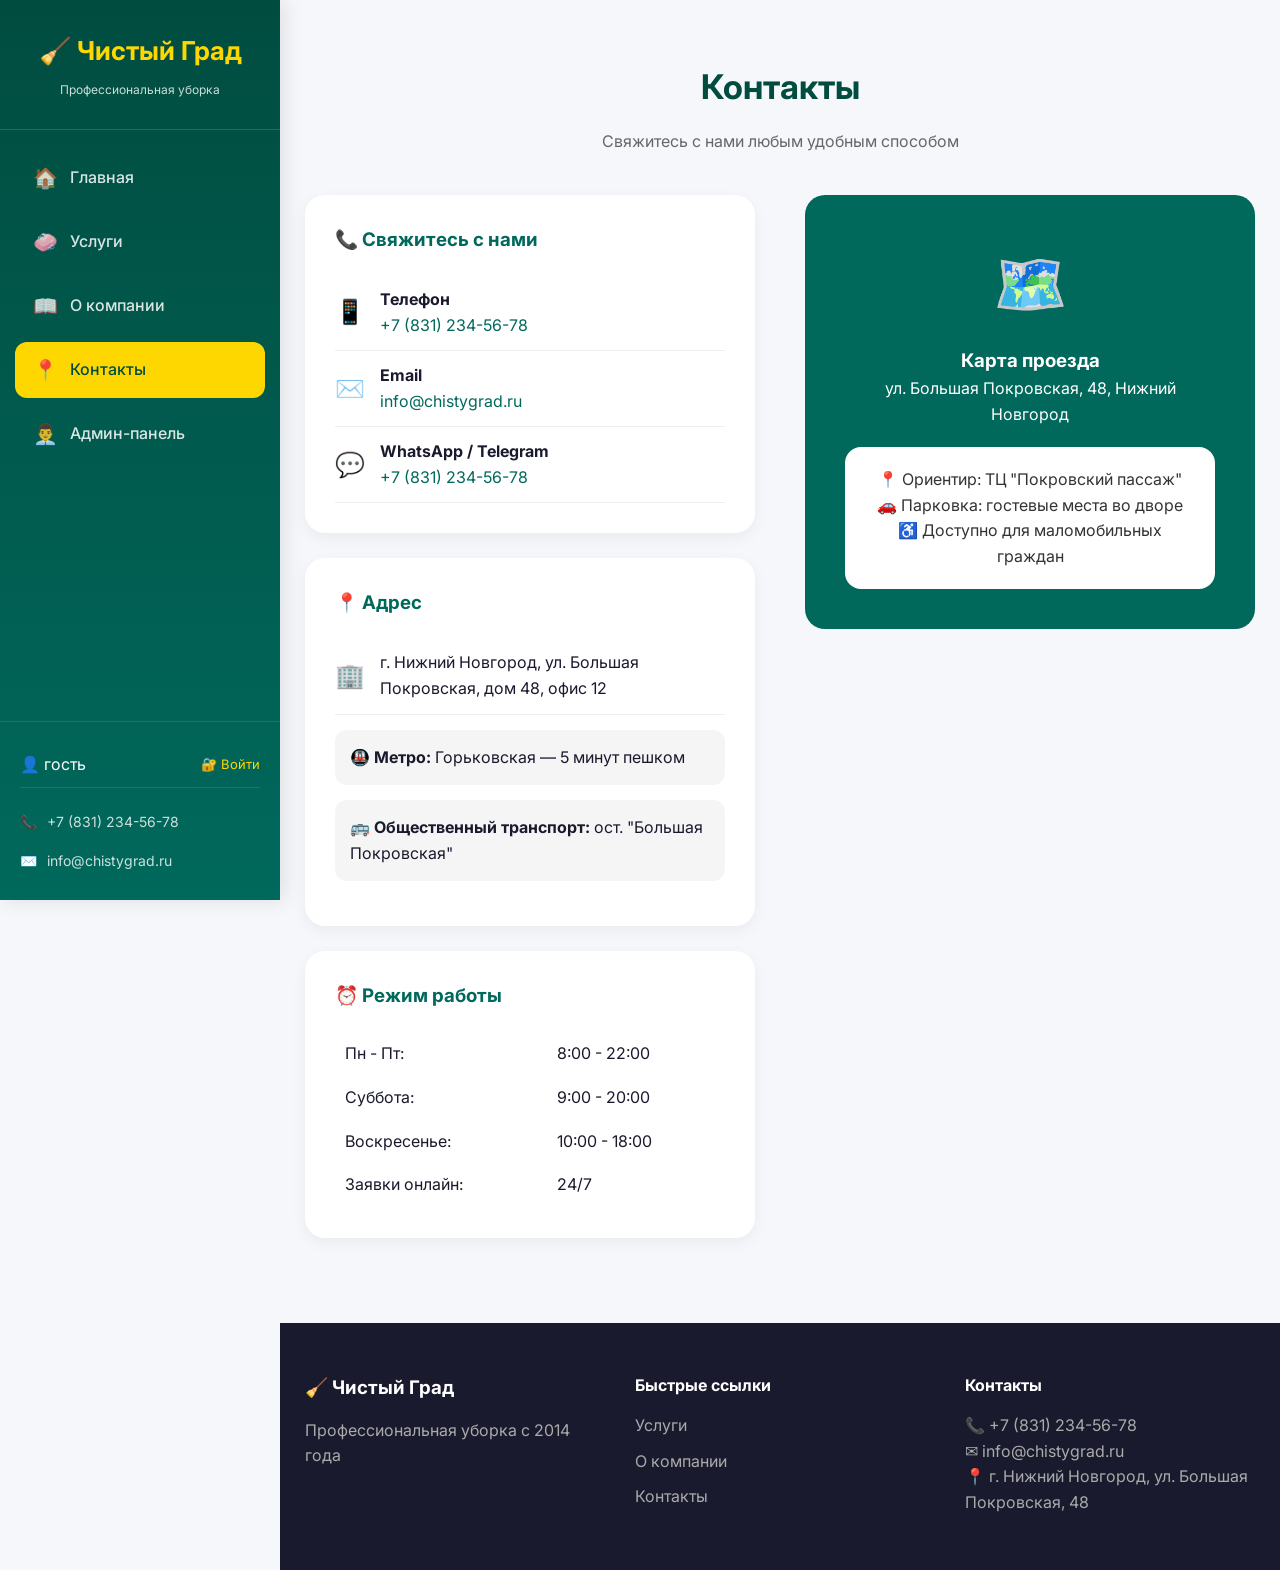
==== contacts.html @ 18fc3b46 "Add files via upload" ====
<!DOCTYPE html>
<html lang="ru">
<head>
    <meta charset="UTF-8">
    <meta name="viewport" content="width=device-width, initial-scale=1.0">
    <title>Контакты | Чистый Град</title>
    <link rel="stylesheet" href="style.css">
    <link href="https://fonts.googleapis.com/css2?family=Inter:wght@300;400;500;600;700;800&display=swap" rel="stylesheet">
</head>
<body>
    <div class="app-wrapper">
        <aside class="sidebar">
            <div class="logo-sidebar">
                <h1>🧹 Чистый Град</h1>
                <p>Профессиональная уборка</p>
            </div>
            <nav class="nav-vertical">
                <a href="index.html" class="nav-link">
                    <span class="nav-icon">🏠</span>
                    <span>Главная</span>
                </a>
                <a href="services.html" class="nav-link">
                    <span class="nav-icon">🧼</span>
                    <span>Услуги</span>
                </a>
                <a href="about.html" class="nav-link">
                    <span class="nav-icon">📖</span>
                    <span>О компании</span>
                </a>
                <a href="contacts.html" class="nav-link active">
                    <span class="nav-icon">📍</span>
                    <span>Контакты</span>
                </a>
                <a href="admin.html" class="nav-link">
                    <span class="nav-icon">👨‍💼</span>
                    <span>Админ-панель</span>
                </a>
            </nav>
            <div class="sidebar-footer">
                <div class="sidebar-user" id="userInfo">
                    <span id="userName">👤 гость</span>
                    <a href="login.html" id="authLink" class="logout-link">🔐 Войти</a>
                </div>
                <div class="sidebar-phone">
                    <span>📞</span>
                    <a href="tel:+78312345678">+7 (831) 234-56-78</a>
                </div>
                <div class="sidebar-email">
                    <span>✉️</span>
                    <a href="mailto:info@chistygrad.ru">info@chistygrad.ru</a>
                </div>
            </div>
        </aside>

        <main class="main-content">
            <section class="contacts-page">
                <div class="container">
                    <h1 class="section-title">Контакты</h1>
                    <p class="section-subtitle">Свяжитесь с нами любым удобным способом</p>
                    
                    <div class="contacts-grid">
                        <div>
                            <div class="contact-card">
                                <h3>📞 Свяжитесь с нами</h3>
                                <div class="contact-item">
                                    <span class="contact-icon">📱</span>
                                    <div><strong>Телефон</strong><br><a href="tel:+78312345678">+7 (831) 234-56-78</a></div>
                                </div>
                                <div class="contact-item">
                                    <span class="contact-icon">✉️</span>
                                    <div><strong>Email</strong><br><a href="mailto:info@chistygrad.ru">info@chistygrad.ru</a></div>
                                </div>
                                <div class="contact-item">
                                    <span class="contact-icon">💬</span>
                                    <div><strong>WhatsApp / Telegram</strong><br><a href="https://wa.me/78312345678">+7 (831) 234-56-78</a></div>
                                </div>
                            </div>

                            <div class="contact-card">
                                <h3>📍 Адрес</h3>
                                <div class="contact-item">
                                    <span class="contact-icon">🏢</span>
                                    <div>г. Нижний Новгород, ул. Большая Покровская, дом 48, офис 12</div>
                                </div>
                                <div class="subway-station">
                                    🚇 <strong>Метро:</strong> Горьковская — 5 минут пешком
                                </div>
                                <div class="subway-station">
                                    🚌 <strong>Общественный транспорт:</strong> ост. "Большая Покровская"
                                </div>
                            </div>

                            <div class="contact-card">
                                <h3>⏰ Режим работы</h3>
                                <div class="work-hours">
                                    <table>
                                        <tr><td>Пн - Пт:</td><td>8:00 - 22:00</td></tr>
                                        <tr><td>Суббота:</td><td>9:00 - 20:00</td></tr>
                                        <tr><td>Воскресенье:</td><td>10:00 - 18:00</td></tr>
                                        <tr><td>Заявки онлайн:</td><td>24/7</td></tr>
                                    </table>
                                </div>
                            </div>
                        </div>

                        <div>
                            <div class="map-placeholder">
                                <div class="map-icon">🗺️</div>
                                <h3>Карта проезда</h3>
                                <p>ул. Большая Покровская, 48, Нижний Новгород</p>
                                <div class="map-info">
                                    <p>📍 Ориентир: ТЦ "Покровский пассаж"</p>
                                    <p>🚗 Парковка: гостевые места во дворе</p>
                                    <p>♿ Доступно для маломобильных граждан</p>
                                </div>
                            </div>
                        </div>
                    </div>
                </div>
            </section>

            <footer class="footer">
                <div class="container">
                    <div class="footer-content">
                        <div class="footer-info">
                            <h3>🧹 Чистый Град</h3>
                            <p>Профессиональная уборка с 2014 года</p>
                        </div>
                        <div class="footer-links">
                            <h4>Быстрые ссылки</h4>
                            <a href="services.html">Услуги</a>
                            <a href="about.html">О компании</a>
                            <a href="contacts.html">Контакты</a>
                        </div>
                        <div class="footer-contacts">
                            <h4>Контакты</h4>
                            <p>📞 +7 (831) 234-56-78</p>
                            <p>✉ info@chistygrad.ru</p>
                            <p>📍 г. Нижний Новгород, ул. Большая Покровская, 48</p>
                        </div>
                    </div>
                </div>
            </footer>
        </main>
    </div>

    <script src="script.js"></script>
</body>
</html>
---- style.css ----
* {
    margin: 0;
    padding: 0;
    box-sizing: border-box;
}

body {
    font-family: 'Inter', sans-serif;
    line-height: 1.6;
    color: #1a1a2e;
    background: #f5f7fb;
}

.container {
    max-width: 1200px;
    margin: 0 auto;
    padding: 0 25px;
}

/* Структура с вертикальным меню */
.app-wrapper {
    display: flex;
    min-height: 100vh;
}

/* Боковое меню */
.sidebar {
    width: 280px;
    background: linear-gradient(180deg, #004d40 0%, #00695c 100%);
    color: white;
    position: fixed;
    height: 100vh;
    overflow-y: auto;
    box-shadow: 4px 0 20px rgba(0,0,0,0.1);
    display: flex;
    flex-direction: column;
}

.logo-sidebar {
    padding: 30px 20px;
    text-align: center;
    border-bottom: 1px solid rgba(255,255,255,0.15);
    margin-bottom: 20px;
}

.logo-sidebar h1 {
    font-size: 26px;
    color: #ffd700;
    margin-bottom: 8px;
}

.logo-sidebar p {
    font-size: 12px;
    opacity: 0.8;
}

.nav-vertical {
    display: flex;
    flex-direction: column;
    gap: 8px;
    padding: 0 15px;
    flex: 1;
}

.nav-link {
    display: flex;
    align-items: center;
    gap: 12px;
    padding: 12px 18px;
    color: rgba(255,255,255,0.85);
    text-decoration: none;
    border-radius: 12px;
    transition: all 0.3s;
    font-weight: 500;
}

.nav-link:hover {
    background: rgba(255,255,255,0.1);
    color: white;
}

.nav-link.active {
    background: #ffd700;
    color: #004d40;
}

.nav-icon {
    font-size: 20px;
}

.sidebar-footer {
    padding: 20px;
    border-top: 1px solid rgba(255,255,255,0.1);
    margin-top: auto;
}

.sidebar-user {
    display: flex;
    justify-content: space-between;
    align-items: center;
    padding: 10px 0;
    margin-bottom: 15px;
    border-bottom: 1px solid rgba(255,255,255,0.1);
}

.logout-link {
    color: #ffd700;
    text-decoration: none;
    font-size: 13px;
}

.logout-link:hover {
    text-decoration: underline;
}

.sidebar-phone, .sidebar-email {
    display: flex;
    align-items: center;
    gap: 10px;
    padding: 8px 0;
    font-size: 14px;
}

.sidebar-phone a, .sidebar-email a {
    color: rgba(255,255,255,0.8);
    text-decoration: none;
}

.sidebar-phone a:hover, .sidebar-email a:hover {
    color: #ffd700;
}

/* Основной контент */
.main-content {
    flex: 1;
    margin-left: 280px;
}

/* Hero секция */
.hero {
    background: linear-gradient(135deg, #004d40 0%, #00695c 100%);
    color: white;
    padding: 70px 0;
}

.hero-content {
    display: flex;
    justify-content: space-between;
    align-items: center;
    gap: 50px;
}

.hero-text h1 {
    font-size: 44px;
    margin-bottom: 20px;
    line-height: 1.2;
}

.highlight {
    color: #ffd700;
}

.hero-text p {
    font-size: 18px;
    margin-bottom: 30px;
    opacity: 0.9;
}

.hero-buttons {
    display: flex;
    gap: 15px;
}

.btn-primary, .btn-secondary {
    padding: 14px 32px;
    border-radius: 10px;
    font-size: 16px;
    font-weight: 600;
    cursor: pointer;
    transition: all 0.3s;
    border: none;
}

.btn-primary {
    background: #ffd700;
    color: #004d40;
}

.btn-primary:hover {
    transform: translateY(-2px);
    box-shadow: 0 5px 20px rgba(0,0,0,0.2);
}

.btn-secondary {
    background: transparent;
    border: 2px solid white;
    color: white;
}

.btn-secondary:hover {
    background: rgba(255,255,255,0.1);
}

.hero-stats {
    display: flex;
    gap: 40px;
}

.stat {
    text-align: center;
}

.stat-number {
    font-size: 36px;
    font-weight: 700;
}

.stat-label {
    font-size: 14px;
    opacity: 0.8;
}

/* Секции */
.section-title {
    text-align: center;
    font-size: 34px;
    margin-bottom: 15px;
    color: #004d40;
}

.section-subtitle {
    text-align: center;
    color: #666;
    margin-bottom: 40px;
}

/* Калькулятор */
.calculator-section {
    padding: 60px 0;
    background: #f5f7fb;
}

.calculator-container {
    display: grid;
    grid-template-columns: 1fr 1fr;
    gap: 40px;
    background: white;
    border-radius: 24px;
    padding: 40px;
    box-shadow: 0 10px 30px rgba(0,0,0,0.08);
}

.form-group {
    margin-bottom: 25px;
}

.form-group label {
    display: block;
    margin-bottom: 8px;
    font-weight: 500;
    color: #333;
}

.form-group select, .form-group input[type="range"] {
    width: 100%;
    padding: 12px;
    border: 1px solid #ddd;
    border-radius: 10px;
    font-size: 16px;
}

.checkbox {
    display: block;
    margin: 10px 0;
    cursor: pointer;
}

.checkbox input {
    margin-right: 10px;
}

.calculator-result {
    background: #004d40;
    border-radius: 20px;
    padding: 35px;
    color: white;
    text-align: center;
}

.result-price {
    margin-bottom: 30px;
}

.result-label {
    font-size: 18px;
    opacity: 0.9;
}

.result-value {
    font-size: 48px;
    font-weight: 700;
    margin: 10px 0;
}

.result-note {
    font-size: 12px;
    opacity: 0.7;
}

.btn-block {
    width: 100%;
}

/* Преимущества */
.features {
    padding: 60px 0;
}

.features-grid {
    display: grid;
    grid-template-columns: repeat(4, 1fr);
    gap: 30px;
    margin-top: 40px;
}

.feature-card {
    background: white;
    padding: 30px;
    border-radius: 20px;
    text-align: center;
    box-shadow: 0 5px 20px rgba(0,0,0,0.05);
    transition: transform 0.3s;
}

.feature-card:hover {
    transform: translateY(-5px);
}

.feature-icon {
    font-size: 48px;
    margin-bottom: 15px;
}

/* Отзывы */
.reviews {
    background: #f5f7fb;
    padding: 60px 0;
}

.reviews-slider {
    display: grid;
    grid-template-columns: repeat(3, 1fr);
    gap: 30px;
    margin-top: 40px;
}

.review-card {
    background: white;
    padding: 25px;
    border-radius: 20px;
    box-shadow: 0 5px 15px rgba(0,0,0,0.05);
}

.review-text {
    font-style: italic;
    margin-bottom: 15px;
    color: #333;
}

.review-author {
    color: #00695c;
    font-weight: 600;
}

/* Форма заявки */
.order-form {
    padding: 60px 0;
    background: linear-gradient(135deg, #004d40 0%, #00695c 100%);
    color: white;
}

.order-form .section-title, .order-form .section-subtitle {
    color: white;
}

.form {
    max-width: 700px;
    margin: 0 auto;
    background: rgba(255,255,255,0.1);
    padding: 35px;
    border-radius: 24px;
    backdrop-filter: blur(10px);
}

.form-row {
    display: grid;
    grid-template-columns: 1fr 1fr;
    gap: 15px;
    margin-bottom: 15px;
}

.form input, .form select, .form textarea {
    width: 100%;
    padding: 14px;
    border: 1px solid rgba(255,255,255,0.2);
    background: rgba(255,255,255,0.95);
    border-radius: 12px;
    font-size: 16px;
}

.form textarea {
    resize: vertical;
}

.btn-submit {
    width: 100%;
    margin-top: 15px;
}

/* Футер */
.footer {
    background: #1a1a2e;
    color: #aaa;
    padding: 50px 0;
}

.footer-content {
    display: grid;
    grid-template-columns: repeat(3, 1fr);
    gap: 40px;
}

.footer h3, .footer h4 {
    color: white;
    margin-bottom: 15px;
}

.footer a {
    color: #aaa;
    text-decoration: none;
    display: block;
    margin: 10px 0;
}

.footer a:hover {
    color: #ffd700;
}

/* Страница услуг */
.services-page {
    padding: 60px 0;
    background: #f5f7fb;
}

.services-grid-page {
    display: grid;
    grid-template-columns: repeat(3, 1fr);
    gap: 30px;
    margin-top: 40px;
}

.service-card-full {
    background: white;
    border-radius: 20px;
    overflow: hidden;
    box-shadow: 0 5px 20px rgba(0,0,0,0.08);
    transition: transform 0.3s;
}

.service-card-full:hover {
    transform: translateY(-5px);
}

.service-header {
    background: #00695c;
    color: white;
    padding: 20px;
    text-align: center;
}

.service-header h3 {
    font-size: 22px;
}

.service-body {
    padding: 25px;
}

.service-price {
    font-size: 26px;
    font-weight: 700;
    color: #00695c;
    margin: 15px 0;
}

.service-list {
    list-style: none;
    padding: 0;
}

.service-list li {
    padding: 8px 0;
    border-bottom: 1px solid #eee;
}

.service-list li:before {
    content: "✓";
    color: #00695c;
    margin-right: 10px;
    font-weight: bold;
}

.btn-order {
    display: block;
    text-align: center;
    background: #ffd700;
    color: #004d40;
    padding: 12px;
    border-radius: 10px;
    text-decoration: none;
    font-weight: 600;
    margin-top: 20px;
}

/* Страница "О компании" */
.about-page {
    padding: 60px 0;
    background: #f5f7fb;
}

.about-grid {
    display: grid;
    grid-template-columns: 1fr 1fr;
    gap: 50px;
    align-items: center;
    margin-bottom: 50px;
}

.about-text h2 {
    color: #00695c;
    margin-bottom: 20px;
}

.about-text p {
    margin-bottom: 15px;
    line-height: 1.8;
}

.about-card {
    background: #00695c;
    border-radius: 20px;
    padding: 40px;
    text-align: center;
    color: white;
}

.about-icon {
    font-size: 70px;
    display: block;
    margin-bottom: 20px;
}

.numbers-grid {
    display: grid;
    grid-template-columns: repeat(4, 1fr);
    gap: 25px;
    margin: 50px 0;
}

.number-item {
    background: white;
    padding: 30px;
    border-radius: 20px;
    text-align: center;
    box-shadow: 0 5px 15px rgba(0,0,0,0.05);
}

.number-item .number {
    font-size: 42px;
    font-weight: 700;
    color: #00695c;
}

.mission-box {
    background: #004d40;
    color: white;
    padding: 40px;
    border-radius: 24px;
    text-align: center;
    margin: 40px 0;
}

.mission-box p {
    font-size: 20px;
    font-style: italic;
}

.mission-author {
    margin-top: 15px;
    font-size: 16px !important;
    opacity: 0.8;
}

.team-grid {
    display: grid;
    grid-template-columns: repeat(3, 1fr);
    gap: 30px;
    margin-top: 30px;
}

.team-card {
    background: white;
    text-align: center;
    padding: 30px;
    border-radius: 20px;
    box-shadow: 0 5px 15px rgba(0,0,0,0.05);
}

.team-icon {
    font-size: 55px;
    margin-bottom: 15px;
}

.team-card h4 {
    color: #00695c;
    margin: 10px 0 5px;
}

/* Страница контактов */
.contacts-page {
    padding: 60px 0;
    background: #f5f7fb;
}

.contacts-grid {
    display: grid;
    grid-template-columns: 1fr 1fr;
    gap: 50px;
}

.contact-card {
    background: white;
    padding: 30px;
    border-radius: 20px;
    margin-bottom: 25px;
    box-shadow: 0 5px 15px rgba(0,0,0,0.05);
}

.contact-card h3 {
    color: #00695c;
    margin-bottom: 20px;
}

.contact-item {
    display: flex;
    align-items: center;
    gap: 15px;
    padding: 12px 0;
    border-bottom: 1px solid #eee;
}

.contact-icon {
    font-size: 24px;
}

.contact-item a {
    color: #00695c;
    text-decoration: none;
}

.subway-station {
    background: #f5f5f5;
    border-radius: 12px;
    padding: 15px;
    margin: 15px 0;
}

.work-hours table {
    width: 100%;
}

.work-hours td {
    padding: 8px;
}

.map-placeholder {
    background: #00695c;
    border-radius: 20px;
    padding: 40px;
    text-align: center;
    color: white;
}

.map-icon {
    font-size: 60px;
    margin-bottom: 15px;
}

.map-info {
    background: white;
    border-radius: 16px;
    padding: 20px;
    margin-top: 20px;
    color: #333;
}

/* Адаптивность */
@media (max-width: 1024px) {
    .sidebar {
        width: 240px;
    }
    .main-content {
        margin-left: 240px;
    }
    .features-grid,
    .services-grid-page,
    .reviews-slider {
        grid-template-columns: repeat(2, 1fr);
    }
}

@media (max-width: 768px) {
    .sidebar {
        width: 70px;
    }
    .sidebar .logo-sidebar h1,
    .sidebar .logo-sidebar p,
    .sidebar .nav-link span:last-child,
    .sidebar-footer .sidebar-phone span:last-child,
    .sidebar-footer .sidebar-email span:last-child,
    .sidebar-user span:first-child {
        display: none;
    }
    .sidebar .nav-link {
        justify-content: center;
        padding: 12px;
    }
    .sidebar .nav-icon {
        font-size: 24px;
    }
    .sidebar-user {
        justify-content: center;
    }
    .sidebar-phone, .sidebar-email {
        justify-content: center;
    }
    .main-content {
        margin-left: 70px;
    }
    .hero-content {
        flex-direction: column;
        text-align: center;
    }
    .hero-buttons {
        justify-content: center;
    }
    .hero-stats {
        justify-content: center;
    }
    .calculator-container,
    .about-grid,
    .contacts-grid {
        grid-template-columns: 1fr;
    }
    .features-grid,
    .services-grid-page,
    .reviews-slider,
    .numbers-grid,
    .team-grid {
        grid-template-columns: 1fr;
    }
    .form-row {
        grid-template-columns: 1fr;
    }
    .footer-content {
        grid-template-columns: 1fr;
        text-align: center;
    }
}
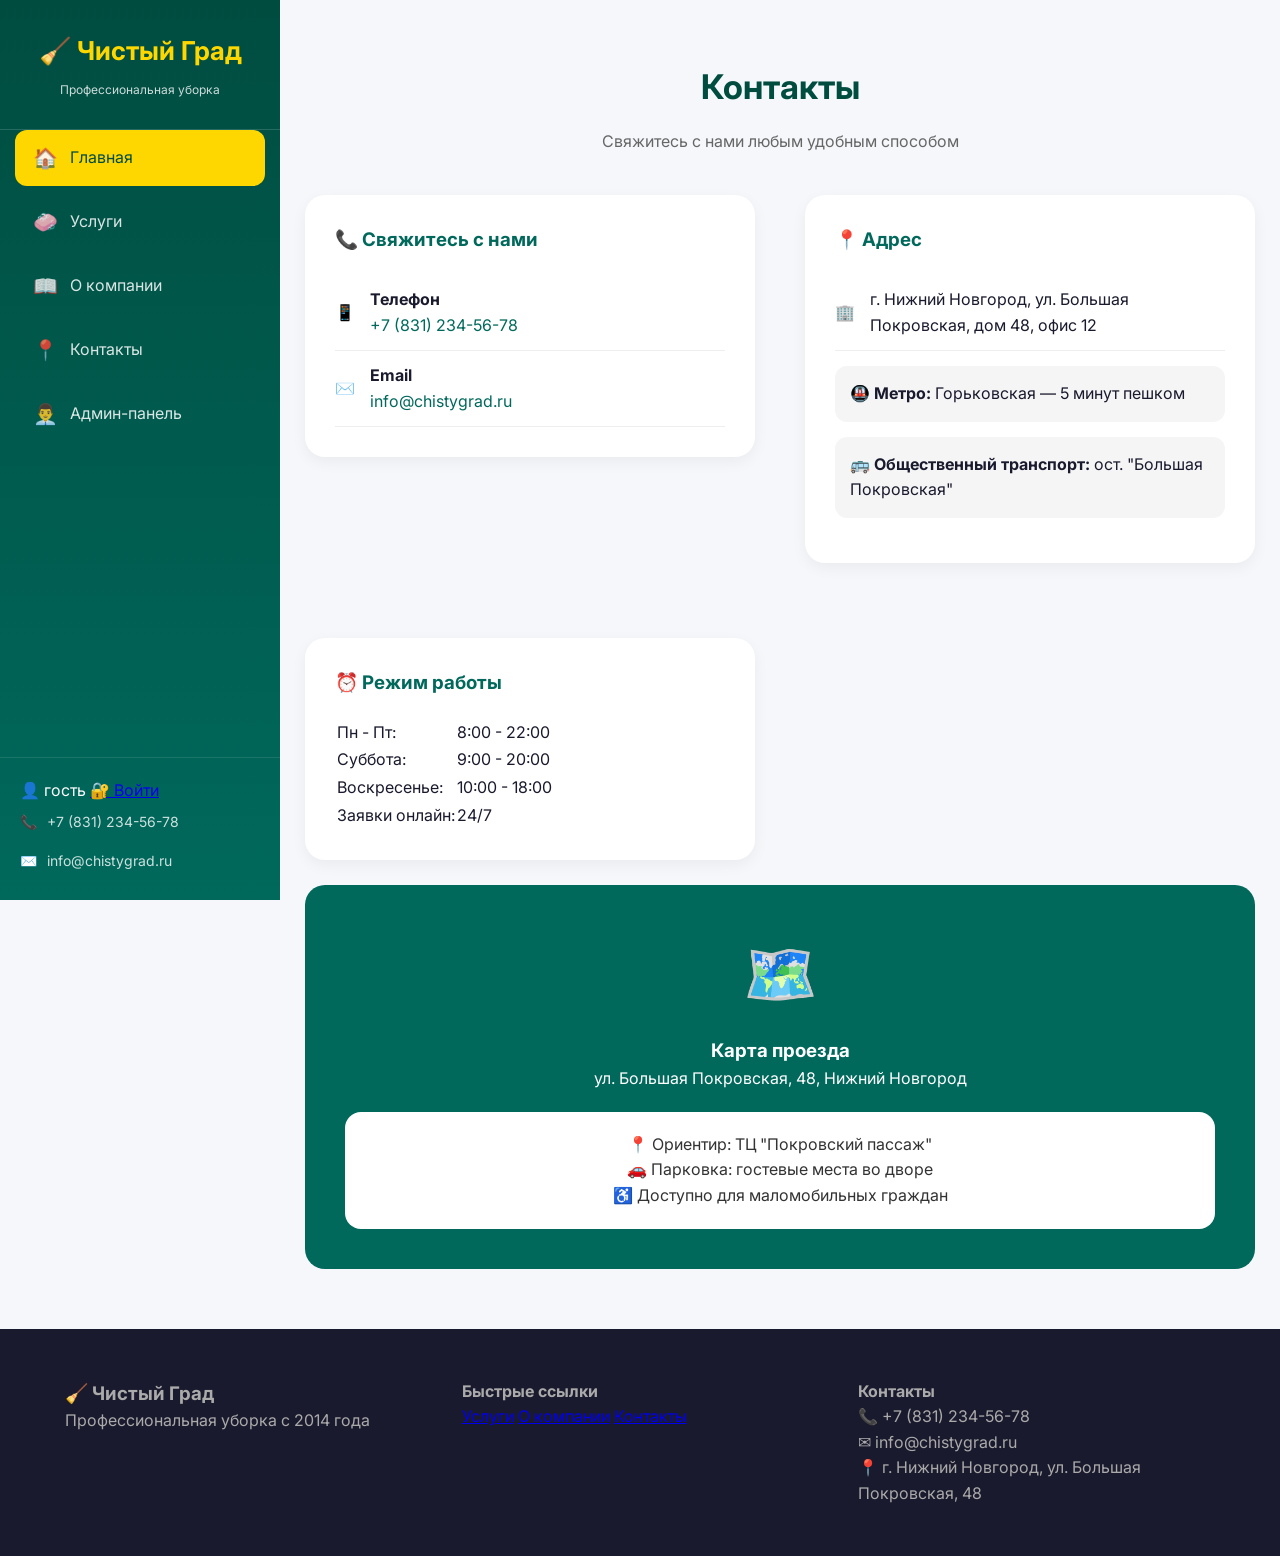
==== commit f6814ddb: "Update contacts.html" ====
--- a/contacts.html
+++ b/contacts.html
@@ -70,9 +70,7 @@
                                     <span class="contact-icon">✉️</span>
                                     <div><strong>Email</strong><br><a href="mailto:info@chistygrad.ru">info@chistygrad.ru</a></div>
                                 </div>
-                                <div class="contact-item">
-                                    <span class="contact-icon">💬</span>
-                                    <div><strong>WhatsApp / Telegram</strong><br><a href="https://wa.me/78312345678">+7 (831) 234-56-78</a></div>
+                            
                                 </div>
                             </div>
 
@@ -146,4 +144,4 @@
 
     <script src="script.js"></script>
 </body>
-</html>+</html>
--- a/style.css
+++ b/style.css
@@ -17,13 +17,12 @@
     padding: 0 25px;
 }
 
-/* Структура с вертикальным меню */
 .app-wrapper {
     display: flex;
     min-height: 100vh;
 }
 
-/* Боковое меню */
+/* ========== САЙДБАР ========== */
 .sidebar {
     width: 280px;
     background: linear-gradient(180deg, #004d40 0%, #00695c 100%);
@@ -31,7 +30,6 @@
     position: fixed;
     height: 100vh;
     overflow-y: auto;
-    box-shadow: 4px 0 20px rgba(0,0,0,0.1);
     display: flex;
     flex-direction: column;
 }
@@ -40,7 +38,6 @@
     padding: 30px 20px;
     text-align: center;
     border-bottom: 1px solid rgba(255,255,255,0.15);
-    margin-bottom: 20px;
 }
 
 .logo-sidebar h1 {
@@ -71,15 +68,10 @@
     text-decoration: none;
     border-radius: 12px;
     transition: all 0.3s;
-    font-weight: 500;
-}
-
-.nav-link:hover {
-    background: rgba(255,255,255,0.1);
-    color: white;
-}
-
-.nav-link.active {
+    cursor: pointer;
+}
+
+.nav-link:hover, .nav-link.active {
     background: #ffd700;
     color: #004d40;
 }
@@ -94,25 +86,6 @@
     margin-top: auto;
 }
 
-.sidebar-user {
-    display: flex;
-    justify-content: space-between;
-    align-items: center;
-    padding: 10px 0;
-    margin-bottom: 15px;
-    border-bottom: 1px solid rgba(255,255,255,0.1);
-}
-
-.logout-link {
-    color: #ffd700;
-    text-decoration: none;
-    font-size: 13px;
-}
-
-.logout-link:hover {
-    text-decoration: underline;
-}
-
 .sidebar-phone, .sidebar-email {
     display: flex;
     align-items: center;
@@ -130,13 +103,13 @@
     color: #ffd700;
 }
 
-/* Основной контент */
+/* ========== ОСНОВНОЙ КОНТЕНТ ========== */
 .main-content {
     flex: 1;
     margin-left: 280px;
 }
 
-/* Hero секция */
+/* ========== HERO СЕКЦИЯ ========== */
 .hero {
     background: linear-gradient(135deg, #004d40 0%, #00695c 100%);
     color: white;
@@ -220,7 +193,7 @@
     opacity: 0.8;
 }
 
-/* Секции */
+/* ========== СЕКЦИИ ========== */
 .section-title {
     text-align: center;
     font-size: 34px;
@@ -234,7 +207,7 @@
     margin-bottom: 40px;
 }
 
-/* Калькулятор */
+/* ========== КАЛЬКУЛЯТОР ========== */
 .calculator-section {
     padding: 60px 0;
     background: #f5f7fb;
@@ -311,7 +284,7 @@
     width: 100%;
 }
 
-/* Преимущества */
+/* ========== ПРЕИМУЩЕСТВА ========== */
 .features {
     padding: 60px 0;
 }
@@ -341,7 +314,7 @@
     margin-bottom: 15px;
 }
 
-/* Отзывы */
+/* ========== ОТЗЫВЫ ========== */
 .reviews {
     background: #f5f7fb;
     padding: 60px 0;
@@ -372,7 +345,7 @@
     font-weight: 600;
 }
 
-/* Форма заявки */
+/* ========== ФОРМА ЗАЯВКИ ========== */
 .order-form {
     padding: 60px 0;
     background: linear-gradient(135deg, #004d40 0%, #00695c 100%);
@@ -417,36 +390,44 @@
     margin-top: 15px;
 }
 
-/* Футер */
+/* ========== ФУТЕР ========== */
 .footer {
     background: #1a1a2e;
     color: #aaa;
-    padding: 50px 0;
+    padding: 50px 0 20px;
 }
 
 .footer-content {
     display: grid;
     grid-template-columns: repeat(3, 1fr);
     gap: 40px;
-}
-
-.footer h3, .footer h4 {
+    margin-bottom: 30px;
+}
+
+.footer-logo {
+    font-size: 18px;
+    font-weight: 700;
+    color: #ffd700;
+    margin-bottom: 10px;
+}
+
+.footer-col h4 {
     color: white;
     margin-bottom: 15px;
 }
 
-.footer a {
-    color: #aaa;
-    text-decoration: none;
-    display: block;
-    margin: 10px 0;
-}
-
-.footer a:hover {
-    color: #ffd700;
-}
-
-/* Страница услуг */
+.footer-col p {
+    margin: 8px 0;
+}
+
+.footer-bottom {
+    text-align: center;
+    padding-top: 20px;
+    border-top: 1px solid rgba(255,255,255,0.1);
+    font-size: 12px;
+}
+
+/* ========== СТРАНИЦА УСЛУГ ========== */
 .services-page {
     padding: 60px 0;
     background: #f5f7fb;
@@ -459,7 +440,7 @@
     margin-top: 40px;
 }
 
-.service-card-full {
+.service-card {
     background: white;
     border-radius: 20px;
     overflow: hidden;
@@ -467,7 +448,7 @@
     transition: transform 0.3s;
 }
 
-.service-card-full:hover {
+.service-card:hover {
     transform: translateY(-5px);
 }
 
@@ -476,10 +457,8 @@
     color: white;
     padding: 20px;
     text-align: center;
-}
-
-.service-header h3 {
     font-size: 22px;
+    font-weight: 600;
 }
 
 .service-body {
@@ -493,17 +472,17 @@
     margin: 15px 0;
 }
 
-.service-list {
+.service-body ul {
     list-style: none;
     padding: 0;
 }
 
-.service-list li {
+.service-body li {
     padding: 8px 0;
     border-bottom: 1px solid #eee;
 }
 
-.service-list li:before {
+.service-body li:before {
     content: "✓";
     color: #00695c;
     margin-right: 10px;
@@ -512,17 +491,19 @@
 
 .btn-order {
     display: block;
+    width: 100%;
     text-align: center;
     background: #ffd700;
     color: #004d40;
     padding: 12px;
     border-radius: 10px;
-    text-decoration: none;
+    border: none;
     font-weight: 600;
     margin-top: 20px;
-}
-
-/* Страница "О компании" */
+    cursor: pointer;
+}
+
+/* ========== СТРАНИЦА О НАС ========== */
 .about-page {
     padding: 60px 0;
     background: #f5f7fb;
@@ -601,32 +582,7 @@
     opacity: 0.8;
 }
 
-.team-grid {
-    display: grid;
-    grid-template-columns: repeat(3, 1fr);
-    gap: 30px;
-    margin-top: 30px;
-}
-
-.team-card {
-    background: white;
-    text-align: center;
-    padding: 30px;
-    border-radius: 20px;
-    box-shadow: 0 5px 15px rgba(0,0,0,0.05);
-}
-
-.team-icon {
-    font-size: 55px;
-    margin-bottom: 15px;
-}
-
-.team-card h4 {
-    color: #00695c;
-    margin: 10px 0 5px;
-}
-
-/* Страница контактов */
+/* ========== СТРАНИЦА КОНТАКТЫ ========== */
 .contacts-page {
     padding: 60px 0;
     background: #f5f7fb;
@@ -657,10 +613,6 @@
     gap: 15px;
     padding: 12px 0;
     border-bottom: 1px solid #eee;
-}
-
-.contact-icon {
-    font-size: 24px;
 }
 
 .contact-item a {
@@ -673,14 +625,6 @@
     border-radius: 12px;
     padding: 15px;
     margin: 15px 0;
-}
-
-.work-hours table {
-    width: 100%;
-}
-
-.work-hours td {
-    padding: 8px;
 }
 
 .map-placeholder {
@@ -704,19 +648,169 @@
     color: #333;
 }
 
-/* Адаптивность */
+/* ========== АДМИН-ПАНЕЛЬ ========== */
+.admin-auth-overlay {
+    position: fixed;
+    top: 0;
+    left: 0;
+    right: 0;
+    bottom: 0;
+    background: rgba(0,0,0,0.95);
+    display: flex;
+    align-items: center;
+    justify-content: center;
+    z-index: 1000;
+}
+
+.admin-login-card {
+    background: #1a1a2e;
+    border-radius: 24px;
+    padding: 40px;
+    width: 360px;
+    text-align: center;
+    border: 1px solid #ffd700;
+}
+
+.admin-login-card .auth-logo {
+    font-size: 48px;
+    margin-bottom: 15px;
+}
+
+.admin-login-card h2 {
+    color: #ffd700;
+    margin-bottom: 10px;
+}
+
+.admin-login-card p {
+    color: #aaa;
+    margin-bottom: 25px;
+}
+
+.admin-input {
+    width: 100%;
+    padding: 14px;
+    margin: 10px 0;
+    border-radius: 10px;
+    border: 1px solid #333;
+    background: #0a0a1a;
+    color: white;
+    font-size: 16px;
+}
+
+.admin-input:focus {
+    outline: none;
+    border-color: #ffd700;
+}
+
+.admin-login-card .btn-primary,
+.admin-login-card .btn-secondary {
+    width: 100%;
+    margin: 8px 0;
+}
+
+.demo-hint {
+    margin-top: 20px;
+    font-size: 12px;
+    color: #666;
+    border-top: 1px solid #333;
+    padding-top: 15px;
+}
+
+.admin-header {
+    display: flex;
+    justify-content: space-between;
+    align-items: center;
+    margin: 30px 0 20px;
+}
+
+.admin-tabs {
+    display: flex;
+    gap: 10px;
+    margin-bottom: 20px;
+}
+
+.admin-tab {
+    background: #1a1a2e;
+    border: none;
+    padding: 10px 24px;
+    border-radius: 40px;
+    color: white;
+    cursor: pointer;
+}
+
+.admin-tab.active {
+    background: #ffd700;
+    color: #004d40;
+}
+
+.stats-cards-admin {
+    display: grid;
+    grid-template-columns: repeat(4, 1fr);
+    gap: 20px;
+    margin-bottom: 30px;
+}
+
+.stat-card-admin {
+    background: white;
+    padding: 20px;
+    border-radius: 16px;
+    text-align: center;
+    box-shadow: 0 2px 10px rgba(0,0,0,0.05);
+}
+
+.stat-card-admin .number {
+    font-size: 32px;
+    font-weight: 700;
+    color: #00695c;
+}
+
+.leads-list {
+    background: white;
+    border-radius: 20px;
+    padding: 20px;
+}
+
+.lead-item {
+    border-bottom: 1px solid #eee;
+    padding: 15px;
+    display: flex;
+    justify-content: space-between;
+    align-items: center;
+    flex-wrap: wrap;
+    gap: 10px;
+}
+
+.lead-status {
+    padding: 4px 12px;
+    border-radius: 20px;
+    font-size: 12px;
+    background: #e74c3c;
+    color: white;
+}
+
+.lead-status.processed {
+    background: #27ae60;
+}
+
+.btn-small {
+    background: #00695c;
+    color: white;
+    border: none;
+    padding: 6px 12px;
+    border-radius: 20px;
+    cursor: pointer;
+}
+
+/* ========== АДАПТИВ ========== */
 @media (max-width: 1024px) {
-    .sidebar {
-        width: 240px;
-    }
-    .main-content {
-        margin-left: 240px;
-    }
     .features-grid,
     .services-grid-page,
     .reviews-slider {
         grid-template-columns: repeat(2, 1fr);
     }
+    .numbers-grid {
+        grid-template-columns: repeat(2, 1fr);
+    }
 }
 
 @media (max-width: 768px) {
@@ -726,9 +820,7 @@
     .sidebar .logo-sidebar h1,
     .sidebar .logo-sidebar p,
     .sidebar .nav-link span:last-child,
-    .sidebar-footer .sidebar-phone span:last-child,
-    .sidebar-footer .sidebar-email span:last-child,
-    .sidebar-user span:first-child {
+    .sidebar-footer {
         display: none;
     }
     .sidebar .nav-link {
@@ -737,12 +829,6 @@
     }
     .sidebar .nav-icon {
         font-size: 24px;
-    }
-    .sidebar-user {
-        justify-content: center;
-    }
-    .sidebar-phone, .sidebar-email {
-        justify-content: center;
     }
     .main-content {
         margin-left: 70px;
@@ -765,8 +851,7 @@
     .features-grid,
     .services-grid-page,
     .reviews-slider,
-    .numbers-grid,
-    .team-grid {
+    .numbers-grid {
         grid-template-columns: 1fr;
     }
     .form-row {
@@ -776,4 +861,11 @@
         grid-template-columns: 1fr;
         text-align: center;
     }
-}+    .stats-cards-admin {
+        grid-template-columns: repeat(2, 1fr);
+    }
+    .lead-item {
+        flex-direction: column;
+        text-align: center;
+    }
+}
